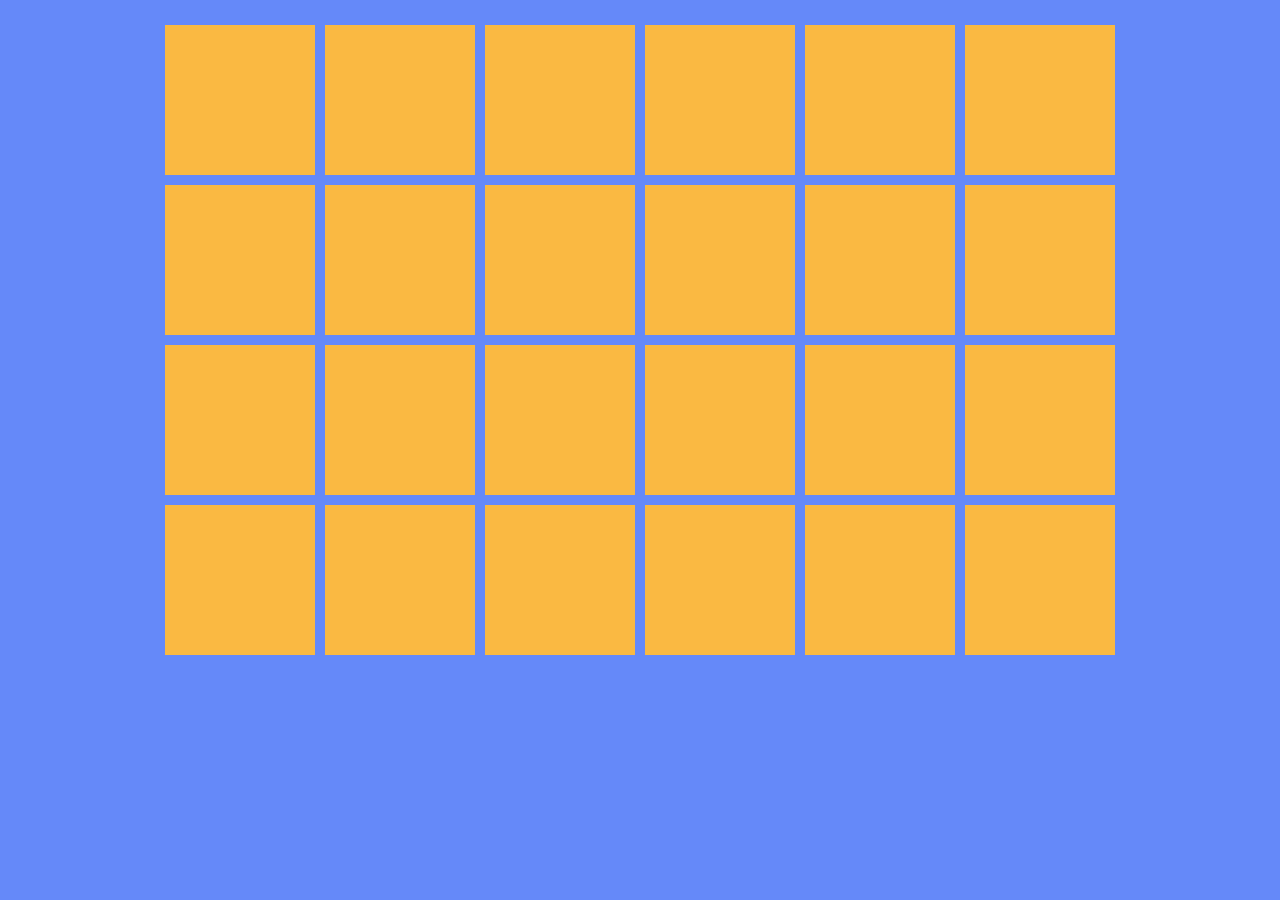
==== index.html @ 712e5e46 "First commit" ====
<!DOCTYPE html>
<html lang="en" dir="ltr">
  <head>
    <meta charset="utf-8">
    <title>JavaScript Memory Game</title>
    <link rel="stylesheet" href="style.css">
  </head>
  <body>
    <div id='game-board'></div>

    <script src='main.js'></script>
  </body>
</html>
---- style.css ----
/*Creating a flex grid with cards each of which is 150-150px*/
*,
*::before /*pseudo-element to add cosmetic content to an element with content property*/
*::after{
  box-sizing: border-box; /*CONVENIENT (doens't have to do math) includes the padding and border in element's total width + height*/
}

body{
  margin: 20px 0;
  background: #6589F9;
}

.grid{
  max-width: 960px;
  margin: 0 auto;
  display: flex; /*Flexbox*/
  flex-wrap: wrap; /*not display on one line*/
  justify-content: space-evenly; /**/
}

.card{ /*background = image for each card*/
  margin: 5px;
  position: relative; /*relative to itself, if moved then nothing is affected */
  transition: all .4s linear; /*1)property 2)duration default = 0 if not specified 3)speed curve: same speed*/
  transform-style: preserve-3d; /*cards flipped in 3D*/

  /*background-size: contain;
  background-repeat: no-repeat; /*background image repeated till cover
  background-position: center center;
  */
}
.card,
.back,
.front {
  height: 150px;
  width: 150px;
}

.back,
.front {
  position: absolute;
  backface-visibility: hidden;
}

.front{
  z-index: 2;/*stack level of cards*/
  background: #FAB942 url('../img/question.gif') no-repeat center center / contain; /*no repeated background img till covered*/
}

.back{
  transform: rotateY(180deg);
  background-color: #6589F9;
  background-size: contain;
  background-repeat: no-repeat;
  background-position: center center;
}

.selected{
  transform: rotateY(180deg);
}

/*remove background, not dom to reserve the spacing*/
.match .front{
  background-image: #6589F9 !important; /*this property overrides others*/
}
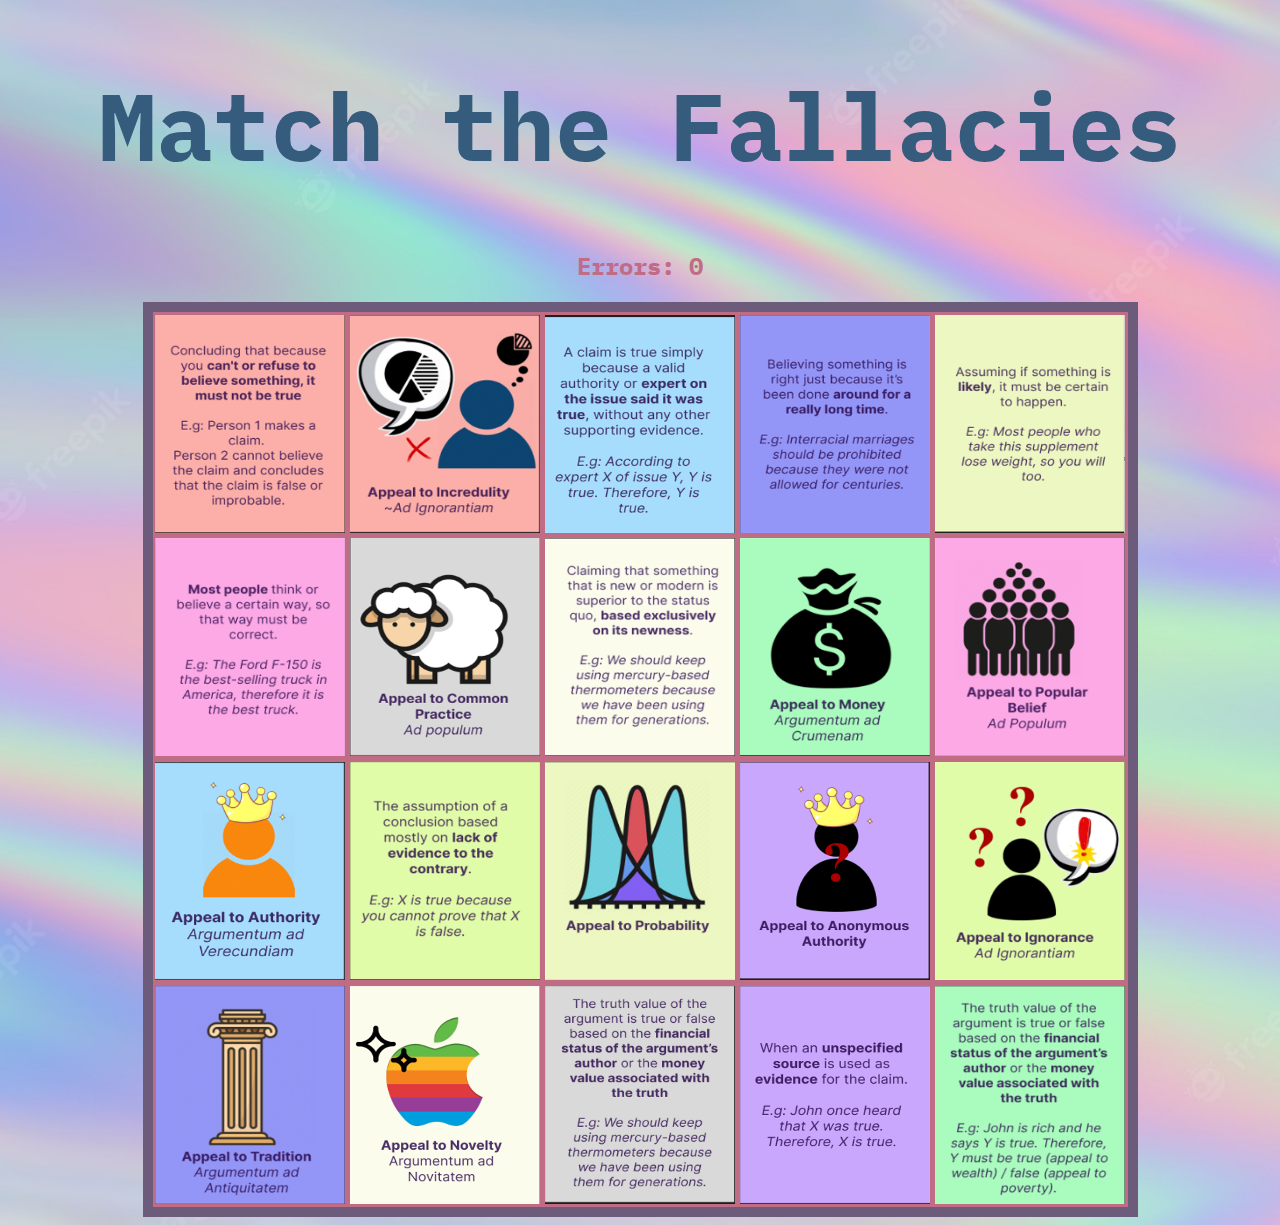
==== commit 6968a9dd: "updated with logical fallacies" ====
--- a/index.html
+++ b/index.html
@@ -1,13 +1,20 @@
 <!DOCTYPE html>
-<html lang="en" dir="ltr">
-  <head>
-    <meta charset="utf-8">
-    <title>JavaScript Memory Game</title>
-    <link rel="stylesheet" href="style.css">
-  </head>
-  <body>
-    <div id='game-board'></div>
+<html>
+    <head>
+        <meta charset="UTF-8">
+        <meta name="viewport" content="width=device-width, initial-scale=1.0">
+        <link rel="preconnect" href="https://fonts.googleapis.com">
+        <link rel="preconnect" href="https://fonts.gstatic.com" crossorigin>
+        <link href="https://fonts.googleapis.com/css2?family=IBM+Plex+Mono:wght@700&display=swap" rel="stylesheet">
+        <title>Memory Game: Logical Fallacy</title>
+        <h1 id="heading">Match the Fallacies</h1>
+        <link rel="stylesheet" href="cards.css">
+        <script src="cards.js"></script>
+    </head>
 
-    <script src='main.js'></script>
-  </body>
+    <body>
+        <h2>Errors: <span id="errors">0</span></h2>
+        <div id="board">
+        </div>
+    </body>
 </html>
--- a/cards.css
+++ b/cards.css
@@ -0,0 +1,35 @@
+body {
+  background: url("./background.jpg");
+  background-size: cover;
+  font-family: 'IBM Plex Mono', monospace;
+  color:#C06C84;
+  text-align: center;
+  
+}
+
+#errors{
+  text-align: left;
+}
+
+#board {
+  height: 895px;
+  width: 975px;
+  margin: 0 auto;
+  display: flex;
+  flex-wrap: wrap;
+  background-color: #C06C84;
+  border: 10px solid #6C5B7B;
+  
+}
+
+#heading{
+  color: #355C7D  !important;
+  text-align: center !important; 
+  font-weight: bold;
+  font-size:95px;
+}
+.card {
+  height: 218px;
+  width: 190px;
+  margin: 2.5px;
+}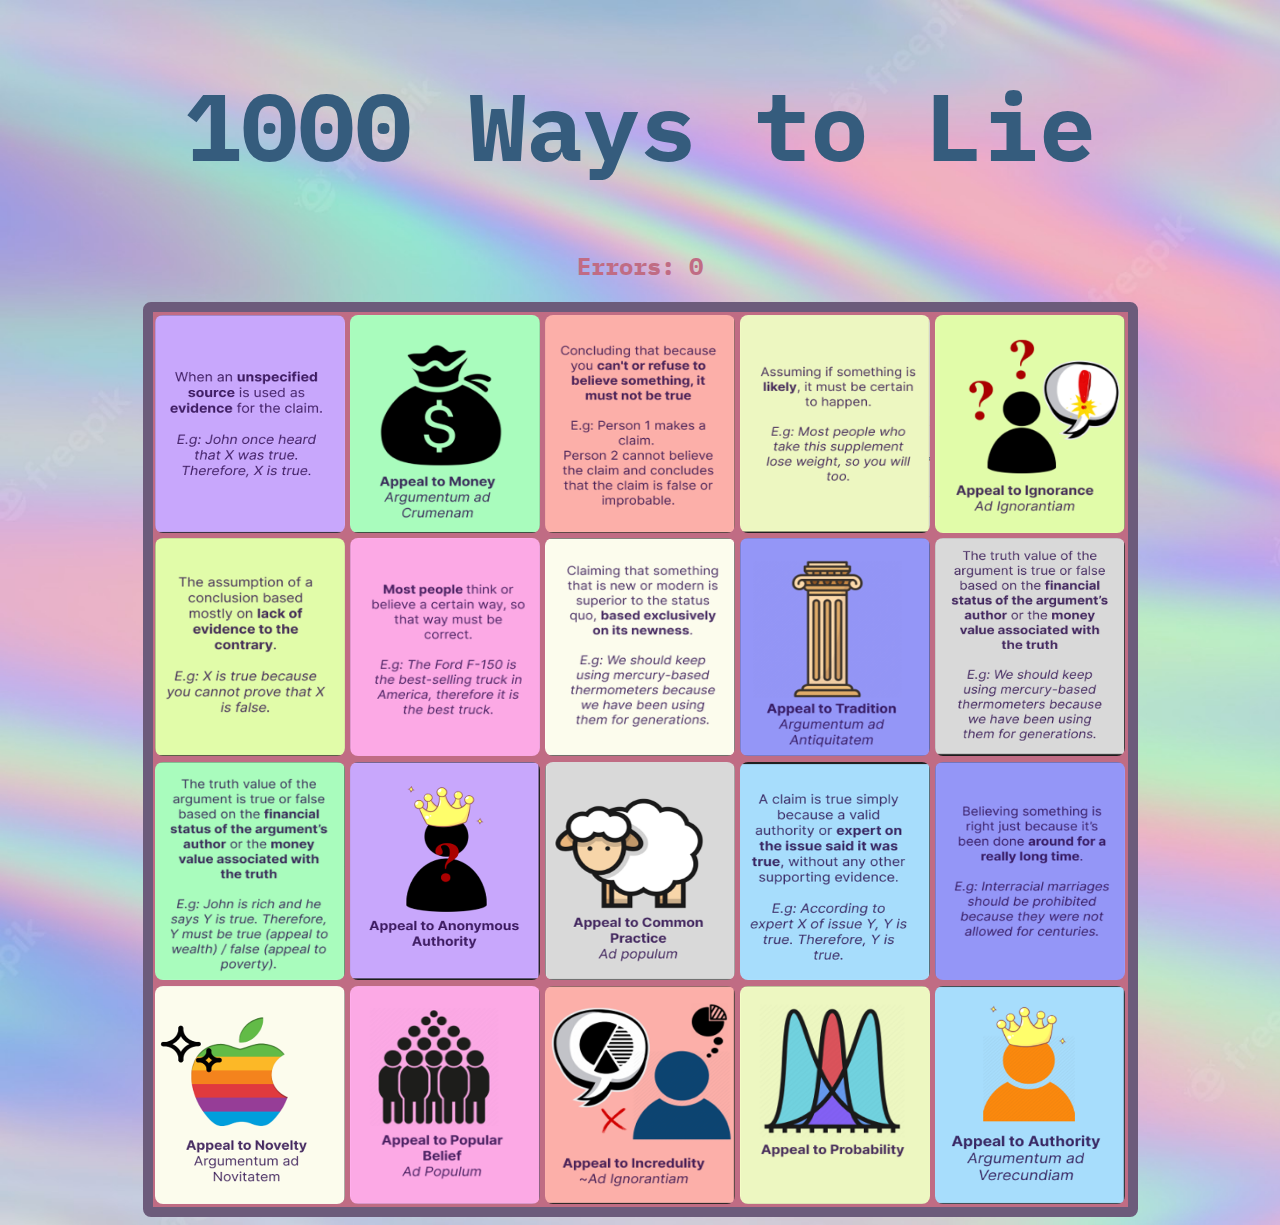
==== commit fb65ae39: "added popup next level" ====
--- a/index.html
+++ b/index.html
@@ -7,14 +7,21 @@
         <link rel="preconnect" href="https://fonts.gstatic.com" crossorigin>
         <link href="https://fonts.googleapis.com/css2?family=IBM+Plex+Mono:wght@700&display=swap" rel="stylesheet">
         <title>Memory Game: Logical Fallacy</title>
-        <h1 id="heading">Match the Fallacies</h1>
+        <h1 id="heading">1000 Ways to Lie</h1>
         <link rel="stylesheet" href="cards.css">
         <script src="cards.js"></script>
     </head>
 
     <body>
         <h2>Errors: <span id="errors">0</span></h2>
-        <div id="board">
+        <div id="board" class="blur">
+        </div>
+        <div class="finishPopup"> 
+            <button id="close">&times;</button>
+            <h2>Congratulations!</h2>
+            <p>You completed Level 1 of Logical Fallacies: Appealing to the mind. Ready for the next level?
+            </p>
+            <a href="#">Let's Go!</a>
         </div>
     </body>
 </html>
--- a/cards.css
+++ b/cards.css
@@ -19,7 +19,7 @@
   flex-wrap: wrap;
   background-color: #C06C84;
   border: 10px solid #6C5B7B;
-  
+  border-radius: 8px;
 }
 
 #heading{
@@ -32,4 +32,62 @@
   height: 218px;
   width: 190px;
   margin: 2.5px;
+  border-radius: 8px;
+}
+
+/* display:none to hide the div  */  
+  /* display:none;   opacity: 0;*/
+.finishPopup {
+  visibility: hidden;
+  background-color: #ffffff;
+  width: 450px;
+  padding: 30px 40px;
+  position: absolute;
+  transform: translate(-50%, -50%);
+  left: 50%;
+  top: 75%;
+  border-radius: 8px;
+  box-shadow: 0 5px 30px rgba(0,0,0,.30);
+
+}
+
+/* #finishPopup.active {
+  visibility: visible;
+  opacity: 1;
+
+} */
+
+/* #finishPopup.hidden {
+  visibility: hidden;
+  opacity: 0;
+
+} */
+
+.finishPopup button {
+  display: block;
+  margin: 0 0 20px auto;
+  background-color: transparent;
+  font-size: 30px;
+  color: lightgray;
+  border: none;
+  outline: none;
+  cursor: pointer;
+}
+
+.finishPopup p {
+  font-size: 14px;
+  text-align: justify;
+  margin: 20px 0;
+}
+
+a {
+  display: block;
+  width: 150px;
+  position: relative;
+  margin: auto;
+  text-align: center;
+  background-color:darkblue;
+  color: #ffffff;
+  text-decoration: none;
+  padding: 5px 0;
 }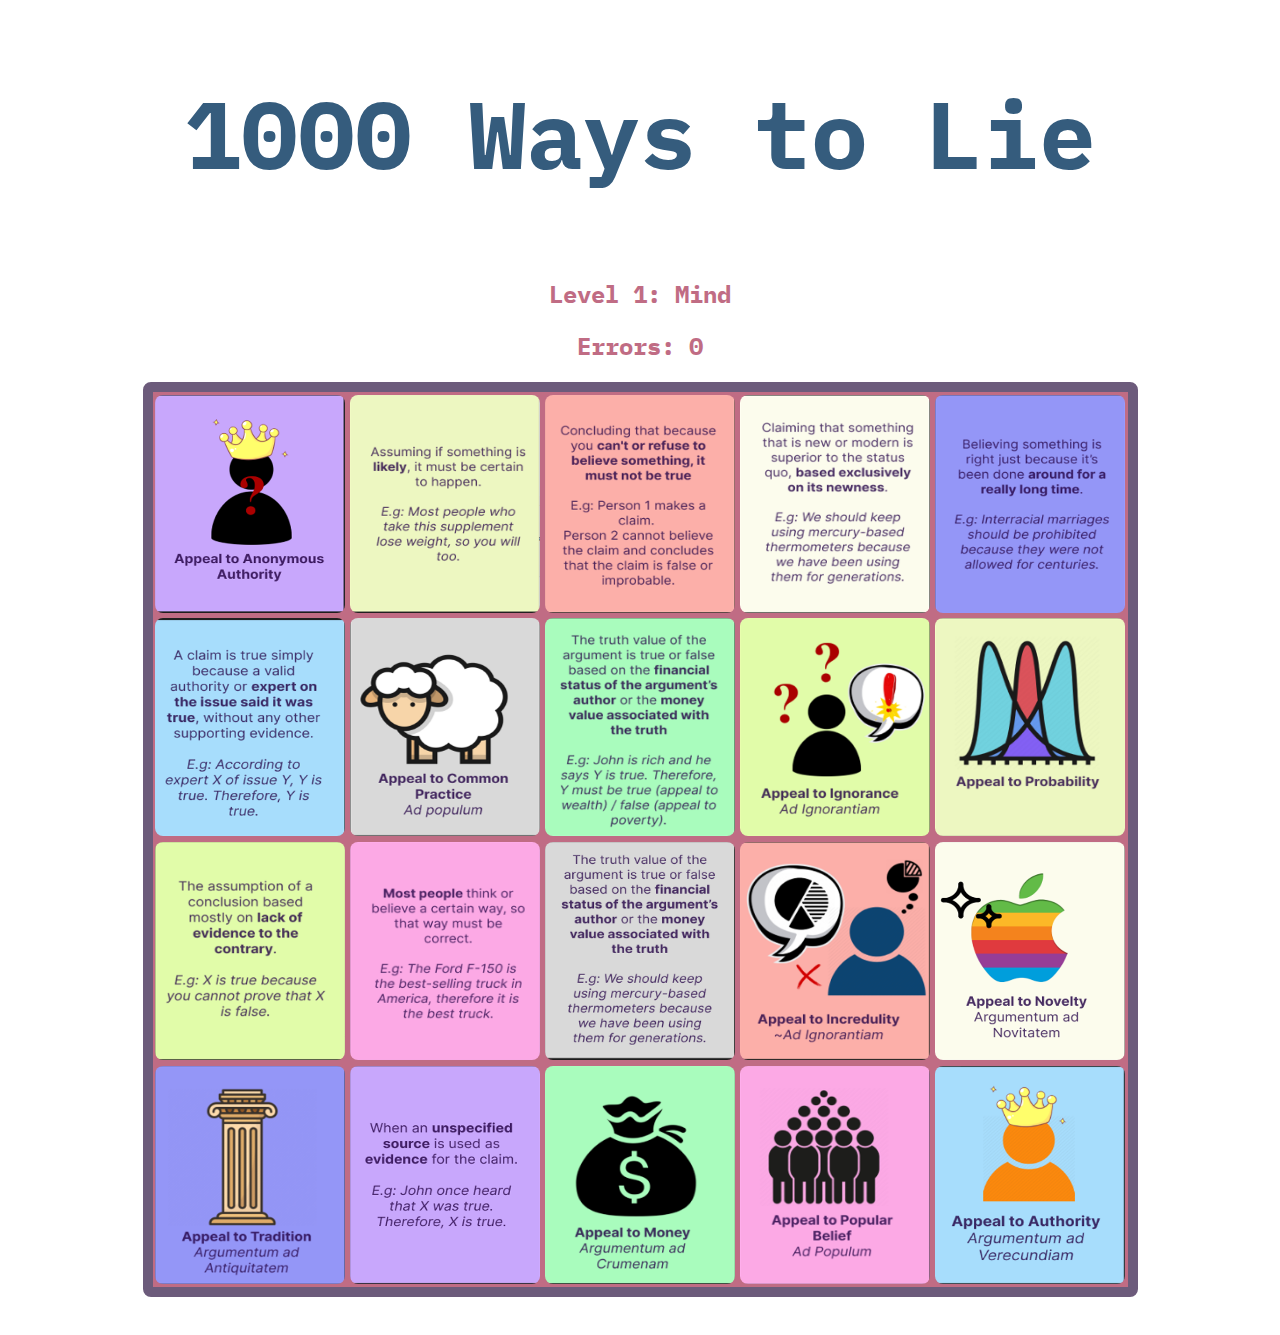
==== commit 70250e5c: "upgrade" ====
--- a/index.html
+++ b/index.html
@@ -8,6 +8,7 @@
         <link href="https://fonts.googleapis.com/css2?family=IBM+Plex+Mono:wght@700&display=swap" rel="stylesheet">
         <title>Memory Game: Logical Fallacy</title>
         <h1 id="heading">1000 Ways to Lie</h1>
+        <h2>Level 1: Mind</h2>
         <link rel="stylesheet" href="cards.css">
         <script src="cards.js"></script>
     </head>
@@ -21,7 +22,9 @@
             <h2>Congratulations!</h2>
             <p>You completed Level 1 of Logical Fallacies: Appealing to the mind. Ready for the next level?
             </p>
-            <a href="#">Let's Go!</a>
+
+            <!-- <button onclick="href()"></button> -->
+            <a href="levels/level2.html">Let's Go!</a>
         </div>
     </body>
 </html>
--- a/cards.css
+++ b/cards.css
@@ -1,10 +1,10 @@
 body {
-  background: url("./background.jpg");
+  background: url(".img/bg/background.jpg");
   background-size: cover;
   font-family: 'IBM Plex Mono', monospace;
   color:#C06C84;
   text-align: center;
-  
+  padding-bottom: 30px;
 }
 
 #errors{
@@ -22,11 +22,24 @@
   border-radius: 8px;
 }
 
+h1 span { 
+  background-color: #ffffff;
+}
+
+/*  pointer-events: and user-select: to continue bluring, only stops when X out of popup*/
+#board.blur.active {
+  filter: blur(20px);
+  pointer-events: none;
+  user-select: none;
+}
+
 #heading{
   color: #355C7D  !important;
   text-align: center !important; 
   font-weight: bold;
   font-size:95px;
+  display: inline-block !important;
+  width: fit-content;
 }
 .card {
   height: 218px;
